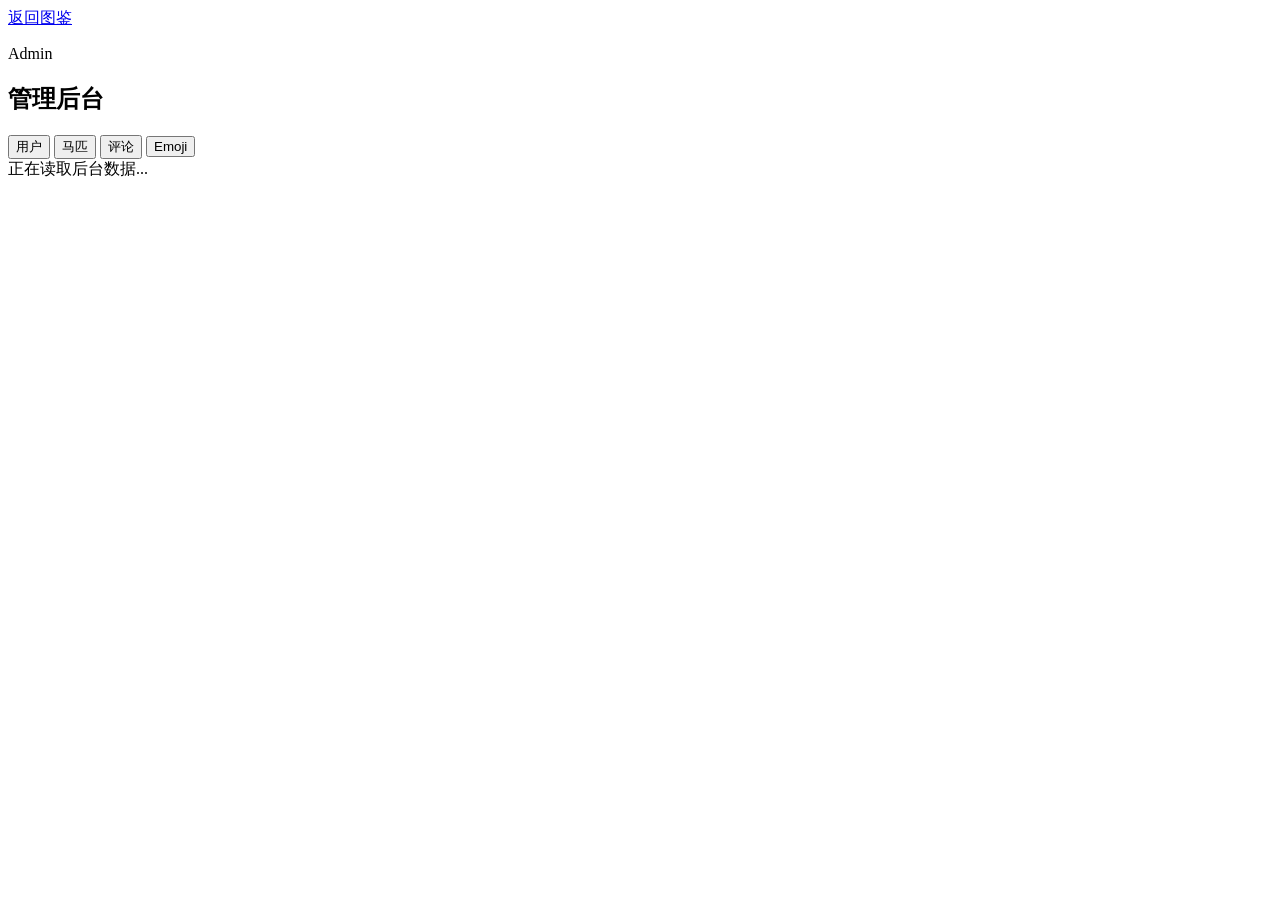
==== admin.html @ 35af790b "Add files via upload" ====
<!DOCTYPE html>
<html lang="zh-CN">
<head>
  <meta charset="UTF-8">
  <meta name="viewport" content="width=device-width, initial-scale=1.0">
  <title>Horsey Web - 管理后台</title>
  <link rel="stylesheet" href="css/reset.css">
  <link rel="stylesheet" href="css/variables.css">
  <link rel="stylesheet" href="css/base.css">
  <link rel="stylesheet" href="css/components.css">
  <link rel="stylesheet" href="css/admin.css">
</head>
<body>
  <div class="site-shell admin-shell">
    <header class="site-header">
      <a class="button button-secondary" href="index.html">返回图鉴</a>
      <div class="header-actions" id="header-actions"></div>
    </header>

    <main class="page">
      <section class="admin-head">
        <p class="section-kicker">Admin</p>
        <h1 class="section-title">管理后台</h1>
      </section>

      <nav class="admin-tabs" aria-label="后台栏目">
        <button class="admin-tab active" data-admin-tab="users" type="button">用户</button>
        <button class="admin-tab" data-admin-tab="horses" type="button">马匹</button>
        <button class="admin-tab" data-admin-tab="comments" type="button">评论</button>
        <button class="admin-tab" data-admin-tab="emojis" type="button">Emoji</button>
      </nav>

      <div class="status-box" id="admin-status">正在读取后台数据...</div>
      <section class="admin-table-wrap" id="admin-content"></section>
    </main>
  </div>

  <script src="js/config.js"></script>
  <script src="js/storage.js"></script>
  <script src="js/api.js"></script>
  <script src="js/auth.js"></script>
  <script src="js/admin.js"></script>
</body>
</html>
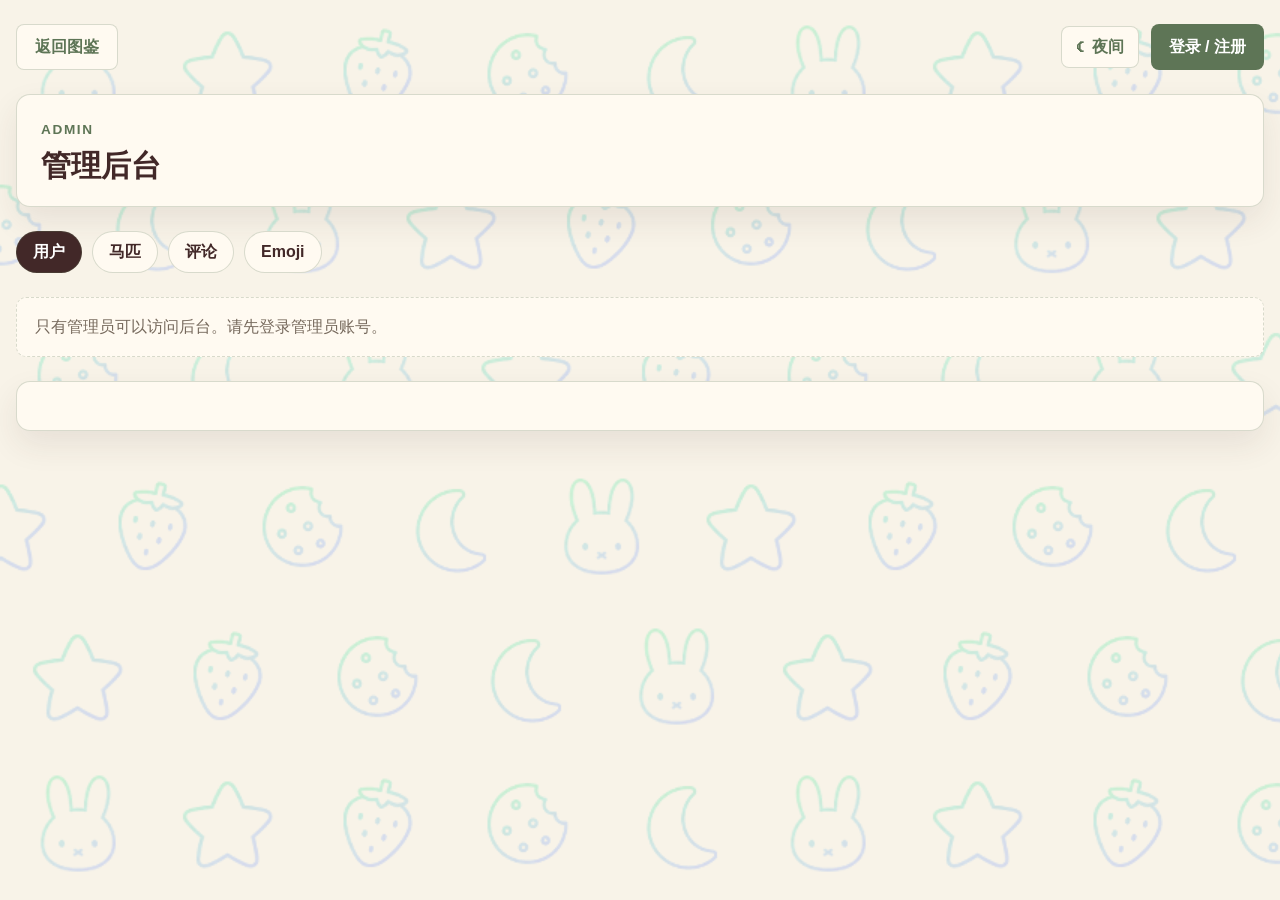
==== commit 0f70a9c1: "Add files via upload" ====
--- a/admin.html
+++ b/admin.html
@@ -3,7 +3,8 @@
 <head>
   <meta charset="UTF-8">
   <meta name="viewport" content="width=device-width, initial-scale=1.0">
-  <title>Horsey Web - 管理后台</title>
+  <title>Horse_Archive - 管理后台</title>
+  <link rel="icon" type="image/png" href="assets/rabbit2.png">
   <link rel="stylesheet" href="css/reset.css">
   <link rel="stylesheet" href="css/variables.css">
   <link rel="stylesheet" href="css/base.css">
@@ -38,6 +39,7 @@
   <script src="js/config.js"></script>
   <script src="js/storage.js"></script>
   <script src="js/api.js"></script>
+  <script src="js/theme.js"></script>
   <script src="js/auth.js"></script>
   <script src="js/admin.js"></script>
 </body>
--- a/css/variables.css
+++ b/css/variables.css
@@ -0,0 +1,75 @@
+:root {
+  --color-sage-50: #f3f7f0;
+  --color-sage-100: #e2eadb;
+  --color-sage-200: #c8d8bd;
+  --color-sage-500: #8fa982;
+  --color-sage-700: #5e7556;
+  --color-sand: #f1e4c8;
+  --color-sand-strong: #edd7ad;
+  --color-olive: #788b69;
+  --color-brown: #422828;
+  --color-teal: #b9cdb1;
+  --color-cream: #f8f3e8;
+  --color-white: #ffffff;
+  --color-text: #352621;
+  --color-panel-text: #352621;
+  --color-muted: #76695c;
+  --color-border: rgba(94, 117, 86, 0.24);
+  --color-panel: #fffaf1;
+  --color-panel-strong: #e2eadb;
+  --tech-dot: rgba(94, 117, 86, 0.24);
+  --tech-line: rgba(94, 117, 86, 0.12);
+  --tech-accent: rgba(143, 169, 130, 0.18);
+  --dna-bg: var(--color-panel);
+  --dna-terminal: rgba(255, 255, 255, 0.42);
+  --dna-text: var(--color-panel-text);
+  --dna-muted: var(--color-muted);
+  --dna-accent: var(--color-sage-700);
+  --dna-accent-soft: rgba(243, 247, 240, 0.34);
+  --dna-border: var(--color-border);
+  --dna-pre-bg: rgba(255, 250, 241, 0.32);
+  --dna-rain-bg: rgba(248, 243, 232, 0.34);
+  --dna-rain: rgba(94, 117, 86, 0.42);
+  --shadow-card: 0 14px 32px rgba(66, 40, 40, 0.09);
+  --shadow-soft: 0 8px 18px rgba(66, 40, 40, 0.07);
+  --radius-lg: 14px;
+  --radius-md: 10px;
+  --radius-sm: 8px;
+  --container-width: 1120px;
+}
+
+:root[data-theme="dark"] {
+  --color-sage-50: #261812;
+  --color-sage-100: #321f17;
+  --color-sage-200: #463027;
+  --color-sage-500: #c79e87;
+  --color-sage-700: #f1cfbb;
+  --color-sand: #4a2c1f;
+  --color-sand-strong: #61382a;
+  --color-olive: #d5aa91;
+  --color-brown: #f3cfb7;
+  --color-teal: #d9a89d;
+  --color-cream: #160d09;
+  --color-white: #241611;
+  --color-text: #f0d9c9;
+  --color-panel-text: #f5ddcf;
+  --color-muted: #c9a895;
+  --color-border: rgba(243, 207, 183, 0.22);
+  --color-panel: #21130e;
+  --color-panel-strong: #352117;
+  --tech-dot: rgba(243, 207, 183, 0.26);
+  --tech-line: rgba(243, 207, 183, 0.12);
+  --tech-accent: rgba(217, 168, 157, 0.2);
+  --dna-bg: var(--color-panel);
+  --dna-terminal: rgba(36, 22, 17, 0.38);
+  --dna-text: var(--color-panel-text);
+  --dna-muted: var(--color-muted);
+  --dna-accent: var(--color-brown);
+  --dna-accent-soft: rgba(53, 33, 23, 0.34);
+  --dna-border: var(--color-border);
+  --dna-pre-bg: rgba(22, 13, 9, 0.3);
+  --dna-rain-bg: rgba(22, 13, 9, 0.34);
+  --dna-rain: rgba(243, 207, 183, 0.38);
+  --shadow-card: 0 18px 42px rgba(0, 0, 0, 0.42);
+  --shadow-soft: 0 10px 24px rgba(0, 0, 0, 0.3);
+}
--- a/css/base.css
+++ b/css/base.css
@@ -0,0 +1,239 @@
+body {
+  min-height: 100vh;
+  background: var(--color-cream);
+  color: var(--color-text);
+  font-family: "Segoe UI", "PingFang SC", "Microsoft YaHei", sans-serif;
+  line-height: 1.6;
+  transition: background-color 0.2s ease, color 0.2s ease;
+}
+
+body::before,
+body::after {
+  position: fixed;
+  inset: 0;
+  z-index: -2;
+  pointer-events: none;
+  content: "";
+}
+
+body::before {
+  opacity: 0.18;
+  background-image: url("../assets/icon.png");
+  background-position: 0 0;
+  background-size: 750px 750px;
+  background-repeat: repeat;
+  animation: tech-symbol-drift 72s linear infinite;
+}
+
+body::after {
+  z-index: -3;
+  opacity: 0;
+  background-image: none;
+  background-position: 0 0;
+  background-size: 230px 230px;
+  background-repeat: repeat;
+  animation: tech-underlay-drift 28s linear infinite;
+}
+
+:root[data-theme="dark"] body::before {
+  opacity: 0.18;
+  background-image: url("../assets/icon-night2.png");
+}
+
+:root[data-theme="dark"] body::after {
+  opacity: 0;
+  background-image: none;
+  animation: none;
+}
+
+.site-shell {
+  position: relative;
+  z-index: 0;
+  width: min(calc(100% - 32px), var(--container-width));
+  margin: 0 auto;
+  padding: 24px 0 48px;
+}
+
+.site-header {
+  display: flex;
+  align-items: center;
+  justify-content: space-between;
+  gap: 16px;
+  margin-bottom: 24px;
+}
+
+.site-eyebrow,
+.section-kicker,
+.hero-kicker {
+  color: var(--color-sage-700);
+  font-size: 0.85rem;
+  font-weight: 700;
+  letter-spacing: 0.12em;
+  text-transform: uppercase;
+}
+
+.site-title,
+.section-title,
+.page h1,
+.page h2 {
+  color: var(--color-brown);
+  line-height: 1.1;
+}
+
+.site-title {
+  font-size: clamp(2rem, 3vw, 3rem);
+}
+
+.page {
+  display: grid;
+  gap: 24px;
+}
+
+.hero-panel,
+.horse-detail-card,
+.comment-panel,
+.auth-card {
+  background: var(--color-panel);
+  color: var(--color-panel-text);
+  border: 1px solid var(--color-border);
+  border-radius: var(--radius-lg);
+  box-shadow: var(--shadow-card);
+}
+
+.hero-panel {
+  display: flex;
+  align-items: center;
+  justify-content: space-between;
+  gap: 24px;
+  padding: 28px;
+  background: var(--color-panel);
+  border-color: var(--color-border);
+  border-left: 8px solid var(--color-sage-500);
+}
+
+.hero-panel h2 {
+  margin-top: 8px;
+  font-size: clamp(2rem, 4vw, 3.2rem);
+}
+
+.hero-text {
+  max-width: 700px;
+  margin-top: 14px;
+  color: var(--color-muted);
+}
+
+.section-header {
+  display: flex;
+  align-items: end;
+  justify-content: space-between;
+  gap: 16px;
+}
+
+.section-title {
+  margin-top: 8px;
+  font-size: 1.9rem;
+}
+
+.section-meta {
+  color: var(--color-muted);
+}
+
+.status-box {
+  padding: 16px 18px;
+  border: 1px dashed var(--color-border);
+  border-radius: var(--radius-md);
+  background: var(--color-panel);
+  color: var(--color-muted);
+}
+
+.hidden {
+  display: none !important;
+}
+
+.field-label {
+  display: block;
+  margin-bottom: 8px;
+  color: var(--color-brown);
+  font-weight: 600;
+}
+
+input,
+textarea {
+  width: 100%;
+  padding: 14px 16px;
+  border: 1px solid var(--color-border);
+  border-radius: var(--radius-sm);
+  background: var(--color-white);
+  color: var(--color-panel-text);
+}
+
+:root[data-theme="dark"] .hero-panel,
+:root[data-theme="dark"] .horse-detail-card,
+:root[data-theme="dark"] .comment-panel,
+:root[data-theme="dark"] .auth-card,
+:root[data-theme="dark"] .upload-page-panel,
+:root[data-theme="dark"] .profile-panel,
+:root[data-theme="dark"] .admin-panel {
+  background: var(--color-panel);
+  border-color: var(--color-border);
+}
+
+:root[data-theme="dark"] input,
+:root[data-theme="dark"] textarea,
+:root[data-theme="dark"] select {
+  background: var(--color-white);
+  color: var(--color-panel-text);
+  border-color: var(--color-border);
+}
+
+:root[data-theme="dark"] input::placeholder,
+:root[data-theme="dark"] textarea::placeholder {
+  color: var(--color-muted);
+}
+
+input:focus,
+textarea:focus {
+  outline: 2px solid rgba(140, 179, 173, 0.5);
+  border-color: var(--color-teal);
+}
+
+@media (max-width: 768px) {
+  .site-shell {
+    width: min(calc(100% - 24px), var(--container-width));
+    padding-top: 16px;
+  }
+
+  .site-header,
+  .hero-panel,
+  .section-header {
+    align-items: start;
+    flex-direction: column;
+  }
+}
+
+@keyframes tech-symbol-drift {
+  from {
+    background-position: 0 0;
+  }
+
+  to {
+    background-position: 750px 750px;
+  }
+}
+
+@keyframes tech-underlay-drift {
+  from {
+    background-position: 0 0;
+  }
+
+  to {
+    background-position: 760px 570px;
+  }
+}
+
+@media (prefers-reduced-motion: reduce) {
+  body::before,
+  body::after {
+    animation: none;
+  }
+}
--- a/css/components.css
+++ b/css/components.css
@@ -0,0 +1,331 @@
+.button {
+  display: inline-flex;
+  align-items: center;
+  justify-content: center;
+  min-height: 46px;
+  padding: 0 18px;
+  border: 0;
+  border-radius: var(--radius-sm);
+  background: var(--color-sage-700);
+  color: var(--color-white);
+  cursor: pointer;
+  font-weight: 700;
+  transition: transform 0.2s ease, opacity 0.2s ease;
+}
+
+.button:hover {
+  transform: translateY(-1px);
+  opacity: 0.95;
+}
+
+.button-secondary {
+  background: var(--color-panel);
+  color: var(--color-sage-700);
+  border: 1px solid var(--color-border);
+}
+
+.theme-toggle {
+  gap: 8px;
+  min-height: 42px;
+  padding: 0 14px;
+}
+
+.theme-toggle-icon {
+  font-size: 1rem;
+  line-height: 1;
+}
+
+.header-actions {
+  display: flex;
+  align-items: center;
+  gap: 12px;
+  flex-wrap: wrap;
+}
+
+.user-chip {
+  display: inline-flex;
+  align-items: center;
+  gap: 8px;
+  padding: 10px 14px;
+  border-radius: var(--radius-sm);
+  background: var(--color-panel);
+  border: 1px solid var(--color-border);
+  color: var(--color-brown);
+}
+
+.user-avatar {
+  width: 28px;
+  height: 28px;
+  border-radius: 50%;
+  object-fit: cover;
+  flex: 0 0 auto;
+}
+
+.user-avatar-empty {
+  display: inline-flex;
+  align-items: center;
+  justify-content: center;
+  background: var(--color-sage-500);
+  color: var(--color-white);
+  font-size: 0.85rem;
+  font-weight: 800;
+}
+
+.horse-grid {
+  display: grid;
+  grid-template-columns: repeat(auto-fit, minmax(220px, 1fr));
+  gap: 20px;
+}
+
+.horse-card {
+  display: block;
+  overflow: hidden;
+  border-radius: var(--radius-lg);
+  background: var(--color-panel);
+  color: var(--color-panel-text);
+  border: 1px solid var(--color-border);
+  box-shadow: var(--shadow-soft);
+  transition: transform 0.22s ease, box-shadow 0.22s ease;
+}
+
+.horse-card:hover {
+  transform: translateY(-4px);
+  box-shadow: var(--shadow-card);
+}
+
+.horse-card-image {
+  aspect-ratio: 4 / 3;
+  background: var(--color-sage-200);
+  border-bottom: 3px solid var(--color-border);
+  overflow: hidden;
+}
+
+.horse-card-image img {
+  width: 100%;
+  height: 100%;
+  object-fit: cover;
+}
+
+.horse-card-body {
+  padding: 18px;
+}
+
+.horse-card-id {
+  color: var(--color-sage-700);
+  font-size: 0.85rem;
+  font-weight: 700;
+  letter-spacing: 0.08em;
+  text-transform: uppercase;
+}
+
+.horse-card-name {
+  margin-top: 8px;
+  font-size: 1.2rem;
+  font-weight: 700;
+  color: var(--color-brown);
+}
+
+.horse-card-meta {
+  margin-top: 8px;
+  color: var(--color-muted);
+  font-size: 0.92rem;
+}
+
+.inline-actions {
+  display: flex;
+  align-items: center;
+  gap: 10px;
+  flex-wrap: wrap;
+}
+
+.icon-button {
+  display: inline-flex;
+  align-items: center;
+  justify-content: center;
+  min-width: 38px;
+  min-height: 38px;
+  padding: 0 10px;
+  border: 1px solid var(--color-border);
+  border-radius: var(--radius-sm);
+  background: var(--color-panel);
+  color: var(--color-brown);
+  cursor: pointer;
+  font-weight: 700;
+}
+
+.icon-button.active {
+  background: var(--color-sage-700);
+  color: var(--color-white);
+}
+
+.comment-item {
+  display: grid;
+  grid-template-columns: 42px 1fr;
+  gap: 12px;
+  padding: 18px;
+  border: 1px solid var(--color-border);
+  border-radius: var(--radius-md);
+  background: var(--color-panel);
+}
+
+.comment-item + .comment-item {
+  margin-top: 14px;
+}
+
+.comment-meta {
+  display: flex;
+  align-items: center;
+  justify-content: space-between;
+  gap: 12px;
+  margin-bottom: 10px;
+}
+
+.comment-avatar {
+  width: 42px;
+  height: 42px;
+  border-radius: 50%;
+  object-fit: cover;
+  background: var(--color-sage-200);
+  color: var(--color-brown);
+  display: inline-flex;
+  align-items: center;
+  justify-content: center;
+  font-weight: 800;
+  text-transform: uppercase;
+}
+
+.comment-body {
+  min-width: 0;
+}
+
+.comment-author {
+  font-weight: 700;
+  color: var(--color-brown);
+}
+
+.comment-time {
+  color: var(--color-muted);
+  font-size: 0.92rem;
+}
+
+.comment-content {
+  margin-bottom: 14px;
+  white-space: pre-wrap;
+}
+
+.comment-body .inline-actions {
+  margin-top: 12px;
+}
+
+.comment-reply {
+  margin-left: 40px;
+  border-left: 3px solid var(--color-sage-200);
+}
+
+.emoji-field-wrap {
+  position: relative;
+}
+
+.emoji-field-wrap input,
+.emoji-field-wrap textarea {
+  padding-right: 58px;
+}
+
+.emoji-picker-anchor {
+  position: absolute;
+  top: 8px;
+  right: 10px;
+  z-index: 30;
+  display: flex;
+  justify-content: flex-end;
+}
+
+.emoji-trigger {
+  display: inline-flex;
+  align-items: center;
+  justify-content: center;
+  gap: 8px;
+  width: 38px;
+  height: 38px;
+  min-height: 38px;
+  padding: 0;
+  border: 1px solid var(--color-border);
+  border-radius: 999px;
+  background: var(--color-panel);
+  color: var(--color-brown);
+  cursor: pointer;
+  font-size: 1.32rem;
+  line-height: 1;
+  box-shadow: 0 3px 10px rgba(68, 52, 42, 0.1);
+  transition: transform 0.18s ease, border-color 0.18s ease, box-shadow 0.18s ease;
+}
+
+.emoji-trigger:hover {
+  transform: translateY(-1px);
+  border-color: var(--color-sage-500);
+  box-shadow: 0 6px 16px rgba(68, 52, 42, 0.14);
+}
+
+.emoji-popover {
+  position: absolute;
+  right: 0;
+  top: calc(100% + 8px);
+  z-index: 20;
+  display: grid;
+  grid-template-columns: repeat(6, 38px);
+  gap: 8px;
+  width: min(320px, calc(100vw - 40px));
+  box-sizing: border-box;
+  max-height: 280px;
+  overflow-y: auto;
+  overflow-x: hidden;
+  padding: 12px 20px 12px 12px;
+  scrollbar-gutter: stable;
+  border: 1px solid var(--color-border);
+  border-radius: var(--radius-md);
+  background: var(--color-panel);
+  box-shadow: var(--shadow-card);
+}
+
+.emoji-button {
+  width: 38px;
+  height: 38px;
+  padding: 0;
+  border: 1px solid var(--color-border);
+  border-radius: var(--radius-sm);
+  background: var(--color-panel);
+  cursor: pointer;
+  font-size: 1.15rem;
+}
+
+.emoji-button img {
+  width: 22px;
+  height: 22px;
+  object-fit: contain;
+}
+
+.emoji-category {
+  grid-column: 1 / -1;
+  margin-top: 4px;
+  color: var(--color-muted);
+  font-size: 0.82rem;
+  font-weight: 800;
+  padding-top: 4px;
+}
+
+.emoji-category:first-child {
+  margin-top: 0;
+}
+
+.emoji-empty {
+  grid-column: 1 / -1;
+  color: var(--color-muted);
+  font-size: 0.92rem;
+}
+
+@media (max-width: 520px) {
+  .emoji-popover {
+    grid-template-columns: repeat(5, 38px);
+    width: min(276px, calc(100vw - 32px));
+  }
+}
--- a/css/admin.css
+++ b/css/admin.css
@@ -0,0 +1,89 @@
+.admin-shell {
+  width: min(calc(100% - 32px), 1320px);
+}
+
+.admin-head,
+.admin-table-wrap {
+  padding: 24px;
+  background: var(--color-panel);
+  border: 1px solid var(--color-border);
+  border-radius: var(--radius-lg);
+  box-shadow: var(--shadow-card);
+}
+
+.admin-tabs {
+  display: flex;
+  gap: 10px;
+  flex-wrap: wrap;
+}
+
+.admin-tab {
+  min-height: 42px;
+  padding: 0 16px;
+  border: 1px solid var(--color-border);
+  border-radius: 999px;
+  background: var(--color-panel);
+  color: var(--color-brown);
+  cursor: pointer;
+  font-weight: 700;
+}
+
+.admin-tab.active {
+  background: var(--color-brown);
+  color: var(--color-white);
+}
+
+.admin-table-wrap {
+  overflow-x: auto;
+}
+
+.admin-table {
+  width: 100%;
+  min-width: 860px;
+  border-collapse: collapse;
+}
+
+.admin-table th,
+.admin-table td {
+  padding: 12px;
+  border-bottom: 1px solid var(--color-border);
+  text-align: left;
+  vertical-align: top;
+}
+
+.admin-table th {
+  color: var(--color-brown);
+  font-size: 0.9rem;
+}
+
+.admin-table input,
+.admin-table select {
+  min-width: 120px;
+  padding: 8px 10px;
+}
+
+.admin-text-cell {
+  max-width: 360px;
+  white-space: pre-wrap;
+  word-break: break-word;
+}
+
+.admin-mini-image {
+  width: 54px;
+  height: 54px;
+  border-radius: 8px;
+  object-fit: cover;
+}
+
+.admin-form {
+  display: grid;
+  grid-template-columns: repeat(6, minmax(120px, 1fr));
+  gap: 10px;
+  margin-bottom: 18px;
+}
+
+@media (max-width: 900px) {
+  .admin-form {
+    grid-template-columns: 1fr;
+  }
+}
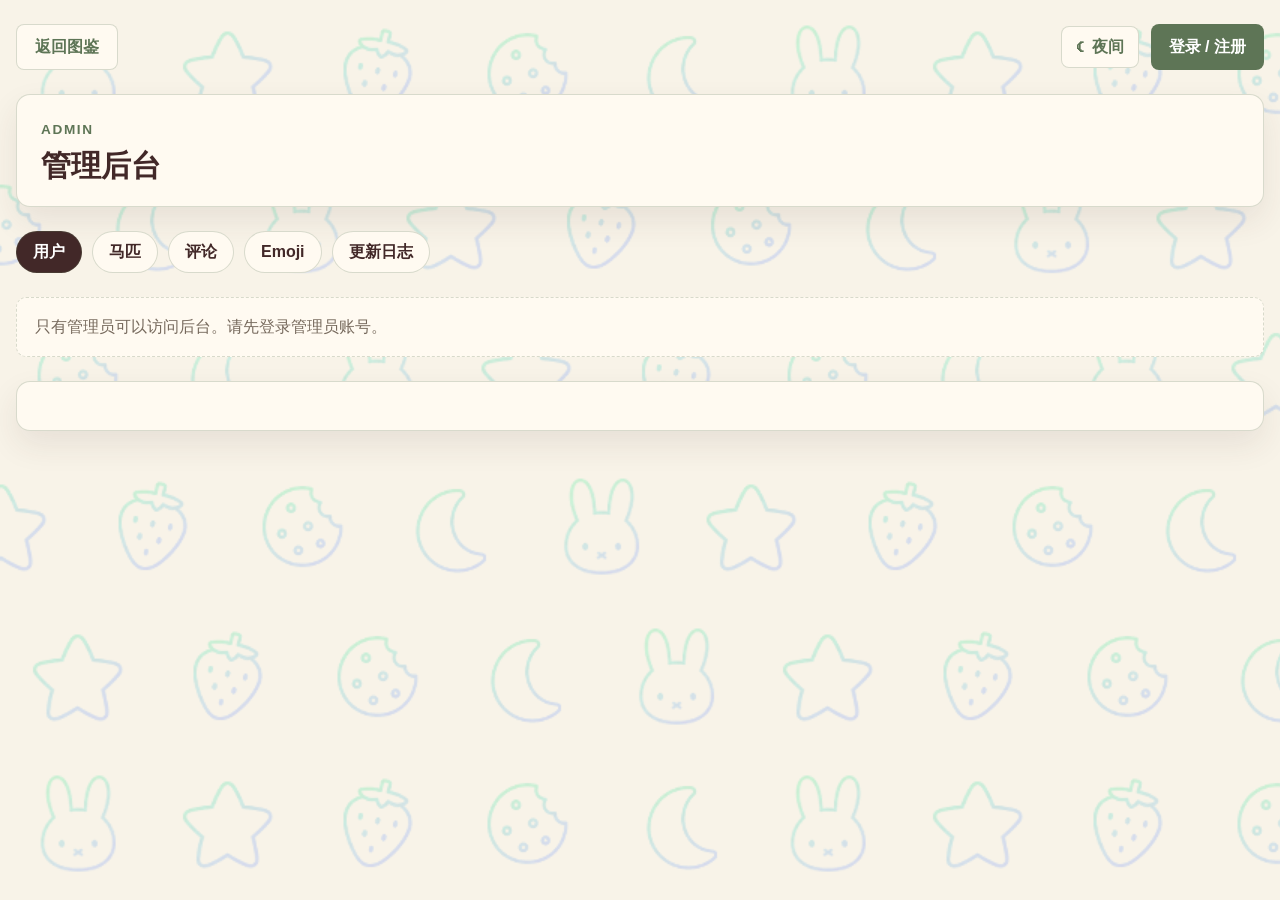
==== commit e0910e31: "Add files via upload" ====
--- a/admin.html
+++ b/admin.html
@@ -29,6 +29,7 @@
         <button class="admin-tab" data-admin-tab="horses" type="button">马匹</button>
         <button class="admin-tab" data-admin-tab="comments" type="button">评论</button>
         <button class="admin-tab" data-admin-tab="emojis" type="button">Emoji</button>
+        <button class="admin-tab" data-admin-tab="updates" type="button">更新日志</button>
       </nav>
 
       <div class="status-box" id="admin-status">正在读取后台数据...</div>
--- a/css/components.css
+++ b/css/components.css
@@ -51,6 +51,16 @@
   background: var(--color-panel);
   border: 1px solid var(--color-border);
   color: var(--color-brown);
+}
+
+.user-chip-link {
+  cursor: pointer;
+  transition: transform 0.2s ease, border-color 0.2s ease;
+}
+
+.user-chip-link:hover {
+  transform: translateY(-1px);
+  border-color: var(--color-sage-500);
 }
 
 .user-avatar {
--- a/css/admin.css
+++ b/css/admin.css
@@ -82,6 +82,14 @@
   margin-bottom: 18px;
 }
 
+.admin-update-form {
+  grid-template-columns: minmax(160px, 1fr) minmax(120px, 0.5fr) minmax(120px, 0.5fr) auto;
+}
+
+.admin-update-form textarea {
+  grid-column: 1 / -1;
+}
+
 @media (max-width: 900px) {
   .admin-form {
     grid-template-columns: 1fr;
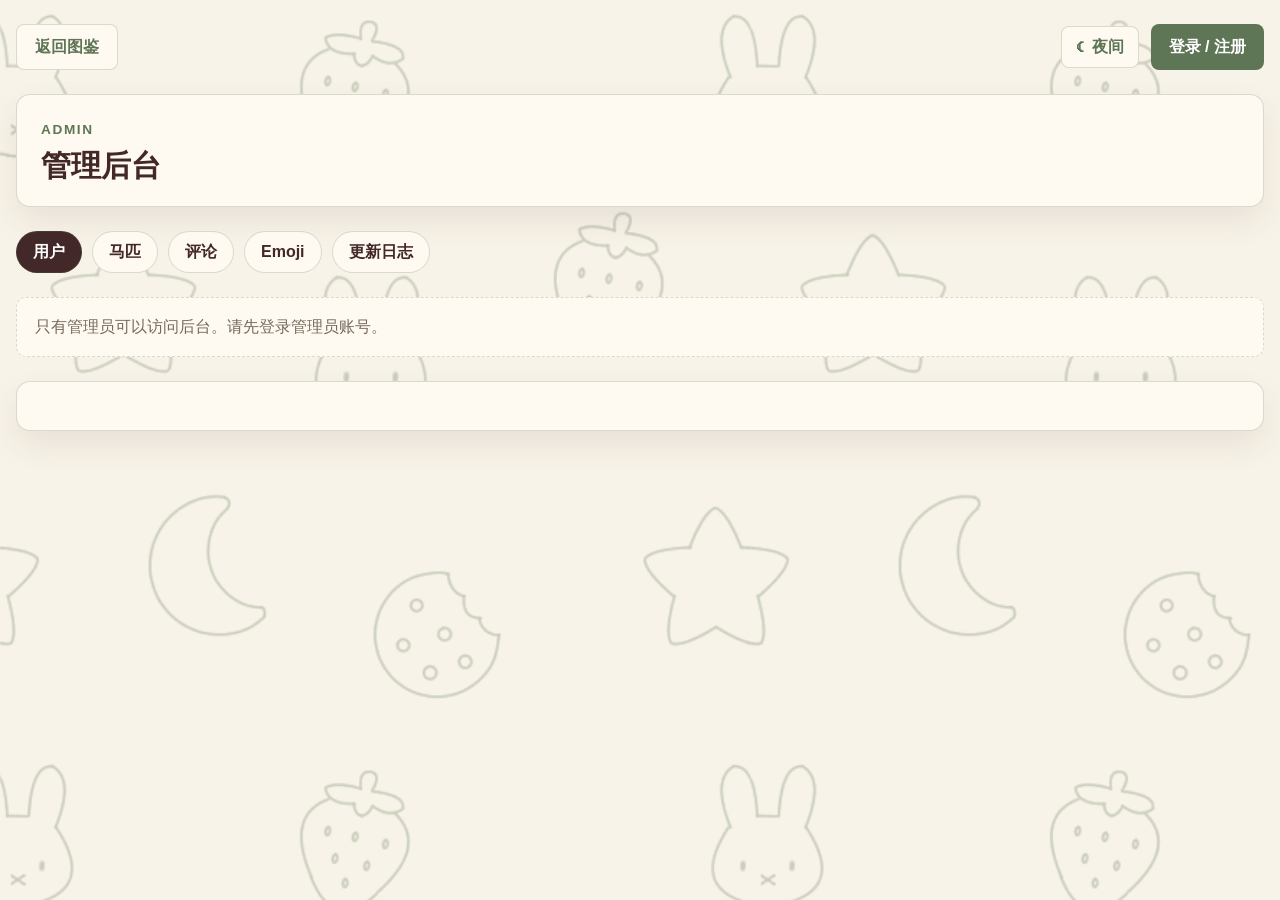
==== commit c552ca1e: "Add files via upload" ====
--- a/admin.html
+++ b/admin.html
@@ -4,7 +4,7 @@
   <meta charset="UTF-8">
   <meta name="viewport" content="width=device-width, initial-scale=1.0">
   <title>Horse_Archive - 管理后台</title>
-  <link rel="icon" type="image/png" href="assets/rabbit2.png">
+  <link rel="icon" type="image/png" href="assets/rabbit.png">
   <link rel="stylesheet" href="css/reset.css">
   <link rel="stylesheet" href="css/variables.css">
   <link rel="stylesheet" href="css/base.css">
--- a/css/base.css
+++ b/css/base.css
@@ -17,12 +17,12 @@
 }
 
 body::before {
-  opacity: 0.18;
-  background-image: url("../assets/icon.png");
+  opacity: 0.3;
+  background-image: url("../assets/day-green.png");
   background-position: 0 0;
   background-size: 750px 750px;
   background-repeat: repeat;
-  animation: tech-symbol-drift 72s linear infinite;
+  animation: tech-symbol-drift 120s linear infinite;
 }
 
 body::after {
@@ -32,12 +32,12 @@
   background-position: 0 0;
   background-size: 230px 230px;
   background-repeat: repeat;
-  animation: tech-underlay-drift 28s linear infinite;
+  animation: tech-underlay-drift 48s linear infinite;
 }
 
 :root[data-theme="dark"] body::before {
-  opacity: 0.18;
-  background-image: url("../assets/icon-night2.png");
+  opacity: 0.3;
+  background-image: url("../assets/night-pink.png");
 }
 
 :root[data-theme="dark"] body::after {
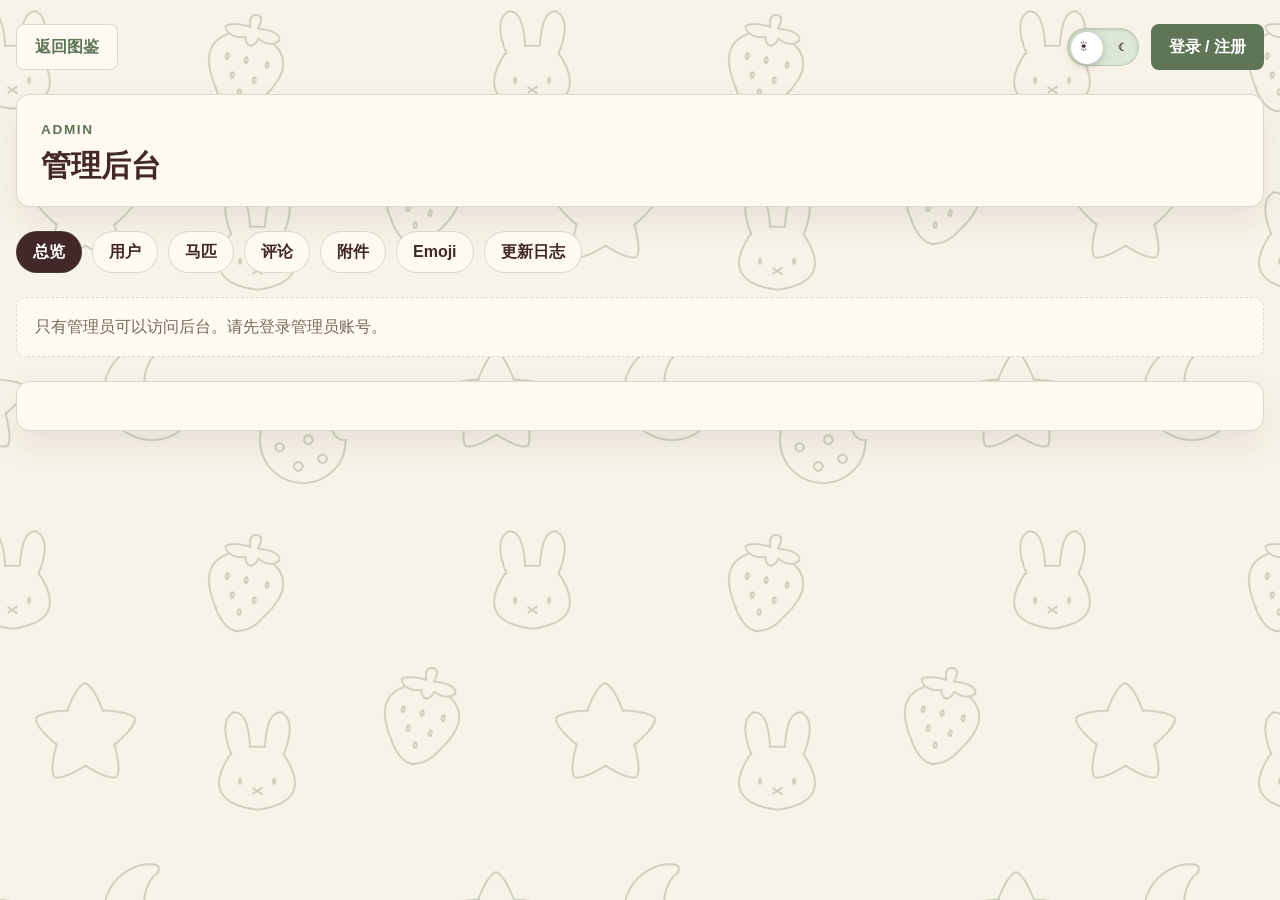
==== commit cfaaeac3: "Add files via upload" ====
--- a/admin.html
+++ b/admin.html
@@ -25,9 +25,11 @@
       </section>
 
       <nav class="admin-tabs" aria-label="后台栏目">
-        <button class="admin-tab active" data-admin-tab="users" type="button">用户</button>
+        <button class="admin-tab active" data-admin-tab="overview" type="button">总览</button>
+        <button class="admin-tab" data-admin-tab="users" type="button">用户</button>
         <button class="admin-tab" data-admin-tab="horses" type="button">马匹</button>
         <button class="admin-tab" data-admin-tab="comments" type="button">评论</button>
+        <button class="admin-tab" data-admin-tab="media" type="button">附件</button>
         <button class="admin-tab" data-admin-tab="emojis" type="button">Emoji</button>
         <button class="admin-tab" data-admin-tab="updates" type="button">更新日志</button>
       </nav>
--- a/css/base.css
+++ b/css/base.css
@@ -20,7 +20,7 @@
   opacity: 0.3;
   background-image: url("../assets/day-green.png");
   background-position: 0 0;
-  background-size: 750px 750px;
+  background-size: 520px 520px;
   background-repeat: repeat;
   animation: tech-symbol-drift 120s linear infinite;
 }
@@ -217,7 +217,7 @@
   }
 
   to {
-    background-position: 750px 750px;
+    background-position: 520px 520px;
   }
 }
 
--- a/css/components.css
+++ b/css/components.css
@@ -25,14 +25,62 @@
 }
 
 .theme-toggle {
-  gap: 8px;
-  min-height: 42px;
-  padding: 0 14px;
+  width: 72px;
+  height: 38px;
+  padding: 0;
+  border: 0;
+  background: transparent;
+  cursor: pointer;
+}
+
+.theme-toggle-track {
+  position: relative;
+  display: block;
+  width: 72px;
+  height: 38px;
+  border: 1px solid var(--color-border);
+  border-radius: 999px;
+  background: #dce8d5;
+  box-shadow: inset 0 1px 3px rgba(66, 40, 40, 0.16);
+  transition: background-color 0.2s ease, border-color 0.2s ease;
+}
+
+.theme-toggle-knob {
+  position: absolute;
+  top: 3px;
+  left: 3px;
+  width: 32px;
+  height: 32px;
+  border-radius: 50%;
+  background: #fff;
+  box-shadow: 0 2px 8px rgba(66, 40, 40, 0.28);
+  transition: transform 0.22s ease;
 }
 
 .theme-toggle-icon {
-  font-size: 1rem;
+  position: absolute;
+  top: 50%;
+  z-index: 1;
+  color: var(--color-brown);
+  font-size: 0.82rem;
   line-height: 1;
+  transform: translateY(-50%);
+}
+
+.theme-toggle-sun {
+  left: 12px;
+}
+
+.theme-toggle-moon {
+  right: 13px;
+}
+
+.theme-toggle.is-dark .theme-toggle-track {
+  background: #44302a;
+}
+
+.theme-toggle.is-dark .theme-toggle-knob {
+  transform: translateX(34px);
 }
 
 .header-actions {
@@ -139,6 +187,17 @@
   margin-top: 8px;
   color: var(--color-muted);
   font-size: 0.92rem;
+}
+
+.horse-owner-link {
+  color: var(--color-sage-700);
+  font-weight: 700;
+  cursor: pointer;
+}
+
+.horse-owner-link:hover,
+.horse-owner-link:focus {
+  text-decoration: underline;
 }
 
 .inline-actions {
@@ -333,6 +392,28 @@
   font-size: 0.92rem;
 }
 
+.media-picker-control {
+  display: flex;
+  align-items: center;
+  gap: 12px;
+  flex-wrap: wrap;
+}
+
+.media-picker-input {
+  position: absolute;
+  width: 1px;
+  height: 1px;
+  overflow: hidden;
+  clip: rect(0 0 0 0);
+  white-space: nowrap;
+}
+
+.media-picker-status {
+  color: var(--color-muted);
+  font-size: 0.92rem;
+  font-weight: 700;
+}
+
 @media (max-width: 520px) {
   .emoji-popover {
     grid-template-columns: repeat(5, 38px);
--- a/css/admin.css
+++ b/css/admin.css
@@ -37,6 +37,33 @@
   overflow-x: auto;
 }
 
+.admin-stat-grid {
+  display: grid;
+  grid-template-columns: repeat(auto-fit, minmax(160px, 1fr));
+  gap: 12px;
+}
+
+.admin-stat-card {
+  display: grid;
+  gap: 8px;
+  min-height: 96px;
+  padding: 16px;
+  border: 1px solid var(--color-border);
+  border-radius: var(--radius-sm);
+  background: color-mix(in srgb, var(--color-panel) 82%, var(--color-sage-50));
+}
+
+.admin-stat-card span {
+  color: var(--color-muted);
+  font-size: 0.9rem;
+  font-weight: 700;
+}
+
+.admin-stat-card strong {
+  color: var(--color-brown);
+  font-size: 1.55rem;
+}
+
 .admin-table {
   width: 100%;
   min-width: 860px;
@@ -68,6 +95,11 @@
   word-break: break-word;
 }
 
+.admin-muted {
+  color: var(--color-muted);
+  font-size: 0.86rem;
+}
+
 .admin-mini-image {
   width: 54px;
   height: 54px;
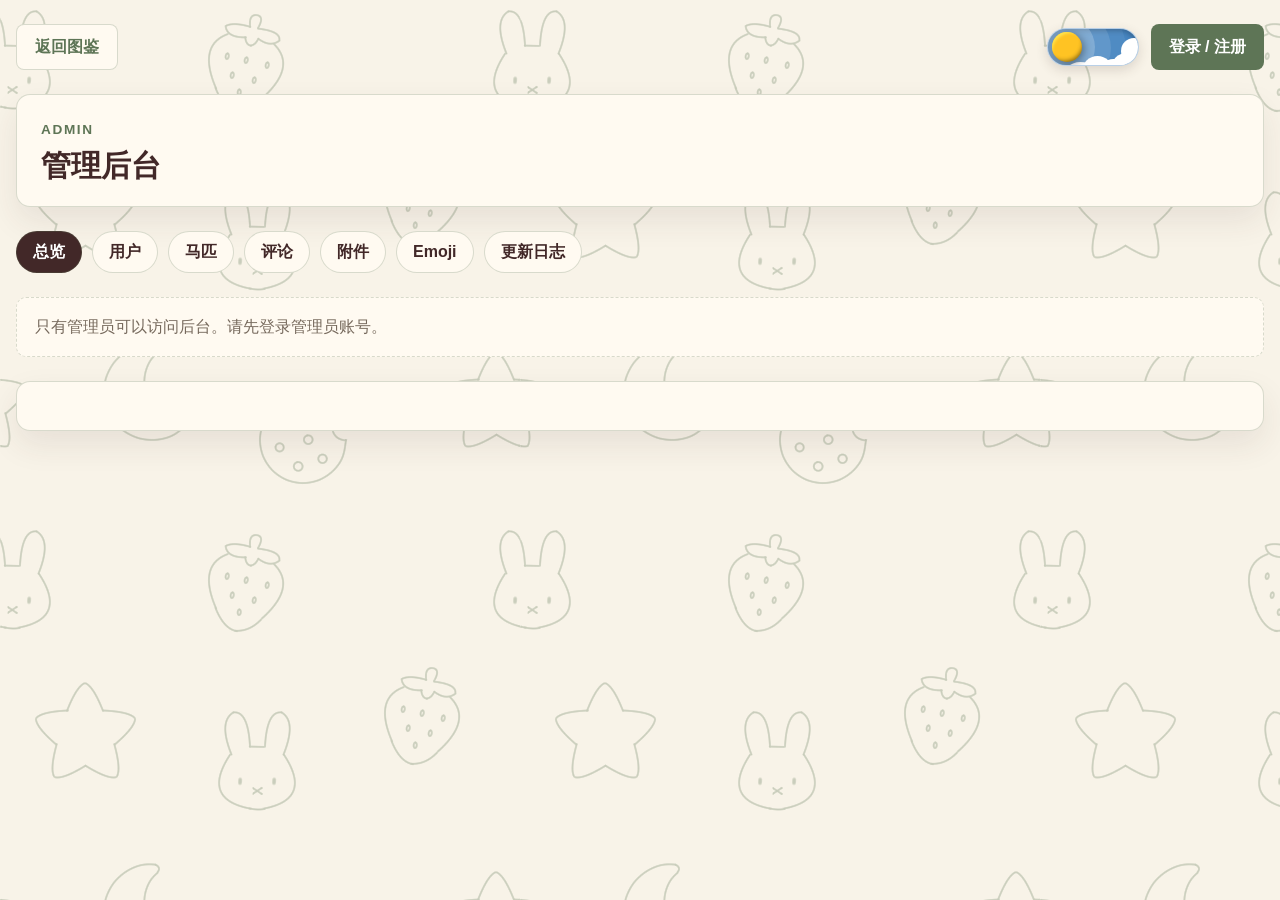
==== commit 87dbb97d: "Add files via upload" ====
--- a/admin.html
+++ b/admin.html
@@ -42,6 +42,7 @@
   <script src="js/config.js"></script>
   <script src="js/storage.js"></script>
   <script src="js/api.js"></script>
+  <script src="js/theme-button.js"></script>
   <script src="js/theme.js"></script>
   <script src="js/auth.js"></script>
   <script src="js/admin.js"></script>
--- a/css/components.css
+++ b/css/components.css
@@ -24,63 +24,12 @@
   border: 1px solid var(--color-border);
 }
 
-.theme-toggle {
-  width: 72px;
+.theme-toggle-web {
+  position: relative;
+  display: inline-block;
+  width: 92px;
   height: 38px;
-  padding: 0;
-  border: 0;
-  background: transparent;
-  cursor: pointer;
-}
-
-.theme-toggle-track {
-  position: relative;
-  display: block;
-  width: 72px;
-  height: 38px;
-  border: 1px solid var(--color-border);
-  border-radius: 999px;
-  background: #dce8d5;
-  box-shadow: inset 0 1px 3px rgba(66, 40, 40, 0.16);
-  transition: background-color 0.2s ease, border-color 0.2s ease;
-}
-
-.theme-toggle-knob {
-  position: absolute;
-  top: 3px;
-  left: 3px;
-  width: 32px;
-  height: 32px;
-  border-radius: 50%;
-  background: #fff;
-  box-shadow: 0 2px 8px rgba(66, 40, 40, 0.28);
-  transition: transform 0.22s ease;
-}
-
-.theme-toggle-icon {
-  position: absolute;
-  top: 50%;
-  z-index: 1;
-  color: var(--color-brown);
-  font-size: 0.82rem;
-  line-height: 1;
-  transform: translateY(-50%);
-}
-
-.theme-toggle-sun {
-  left: 12px;
-}
-
-.theme-toggle-moon {
-  right: 13px;
-}
-
-.theme-toggle.is-dark .theme-toggle-track {
-  background: #44302a;
-}
-
-.theme-toggle.is-dark .theme-toggle-knob {
-  transform: translateX(34px);
+  flex: 0 0 auto;
 }
 
 .header-actions {
@@ -263,6 +212,12 @@
   text-transform: uppercase;
 }
 
+.comment-avatar-link {
+  width: 42px;
+  height: 42px;
+  color: inherit;
+}
+
 .comment-body {
   min-width: 0;
 }
@@ -270,6 +225,12 @@
 .comment-author {
   font-weight: 700;
   color: var(--color-brown);
+}
+
+.comment-author:hover,
+.comment-author:focus {
+  color: var(--color-sage-700);
+  text-decoration: underline;
 }
 
 .comment-time {
@@ -393,10 +354,8 @@
 }
 
 .media-picker-control {
-  display: flex;
-  align-items: center;
+  display: grid;
   gap: 12px;
-  flex-wrap: wrap;
 }
 
 .media-picker-input {
@@ -414,6 +373,28 @@
   font-weight: 700;
 }
 
+.media-picker-dropzone {
+  display: flex;
+  align-items: center;
+  justify-content: center;
+  min-height: 58px;
+  padding: 0 18px;
+  border: 1px dashed var(--color-border);
+  border-radius: var(--radius-md);
+  background: color-mix(in srgb, var(--color-panel) 78%, var(--color-sage-50));
+  color: var(--color-sage-700);
+  cursor: pointer;
+  font-weight: 800;
+  transition: border-color 0.18s ease, background-color 0.18s ease, transform 0.18s ease;
+}
+
+.media-picker-dropzone:hover,
+.media-picker-dropzone.drag-over {
+  border-color: var(--color-sage-700);
+  background: color-mix(in srgb, var(--color-panel) 60%, var(--color-sage-200));
+  transform: translateY(-1px);
+}
+
 @media (max-width: 520px) {
   .emoji-popover {
     grid-template-columns: repeat(5, 38px);
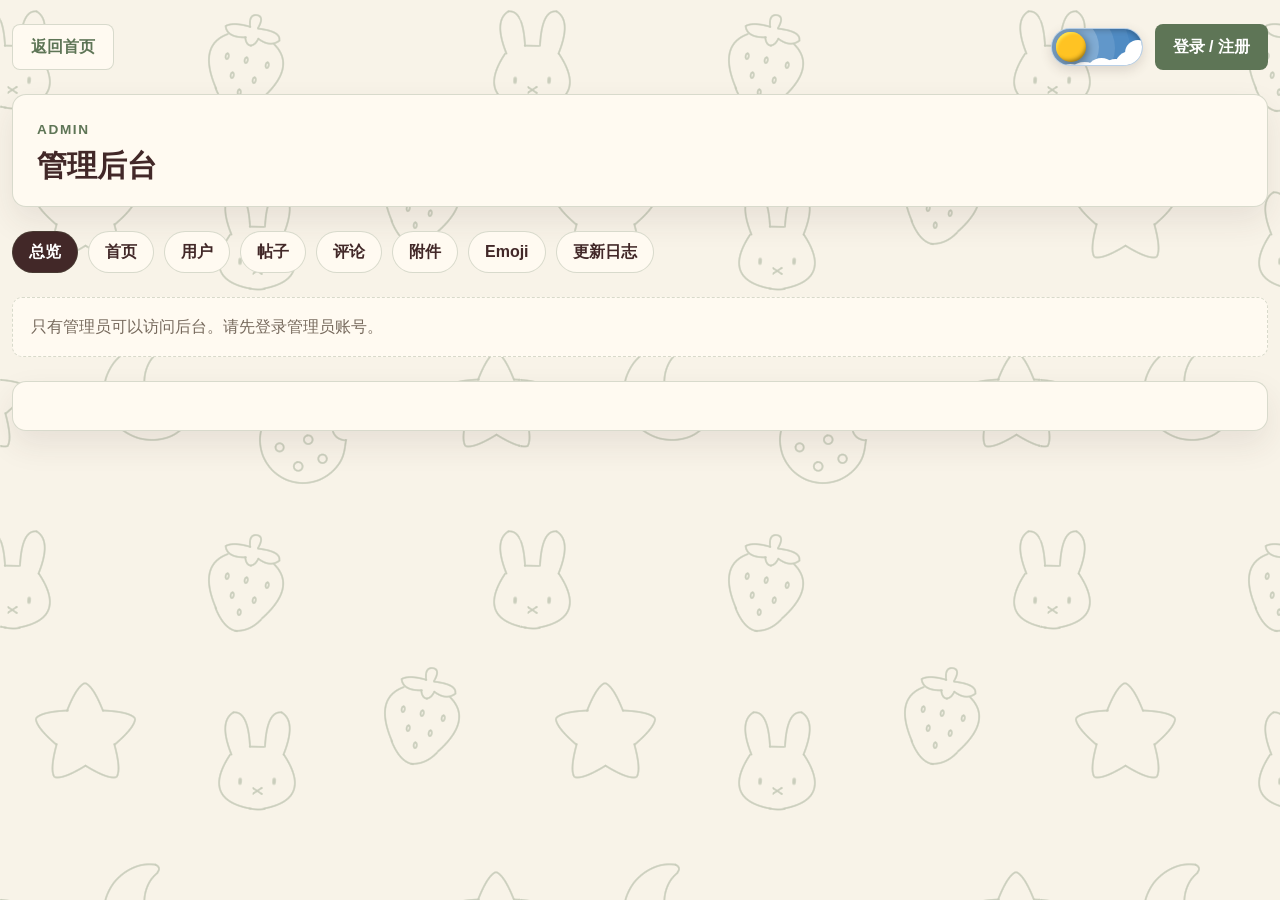
==== commit 90148f4c: "Add files via upload" ====
--- a/admin.html
+++ b/admin.html
@@ -14,7 +14,7 @@
 <body>
   <div class="site-shell admin-shell">
     <header class="site-header">
-      <a class="button button-secondary" href="index.html">返回图鉴</a>
+      <a class="button button-secondary" href="index.html">返回首页</a>
       <div class="header-actions" id="header-actions"></div>
     </header>
 
@@ -26,8 +26,9 @@
 
       <nav class="admin-tabs" aria-label="后台栏目">
         <button class="admin-tab active" data-admin-tab="overview" type="button">总览</button>
+        <button class="admin-tab" data-admin-tab="settings" type="button">首页</button>
         <button class="admin-tab" data-admin-tab="users" type="button">用户</button>
-        <button class="admin-tab" data-admin-tab="horses" type="button">马匹</button>
+        <button class="admin-tab" data-admin-tab="horses" type="button">帖子</button>
         <button class="admin-tab" data-admin-tab="comments" type="button">评论</button>
         <button class="admin-tab" data-admin-tab="media" type="button">附件</button>
         <button class="admin-tab" data-admin-tab="emojis" type="button">Emoji</button>
@@ -45,6 +46,7 @@
   <script src="js/theme-button.js"></script>
   <script src="js/theme.js"></script>
   <script src="js/auth.js"></script>
+  <script src="js/emoji-picker.js"></script>
   <script src="js/admin.js"></script>
 </body>
 </html>
--- a/css/components.css
+++ b/css/components.css
@@ -136,6 +136,20 @@
   margin-top: 8px;
   color: var(--color-muted);
   font-size: 0.92rem;
+}
+
+.horse-card-tag {
+  display: inline-flex;
+  align-items: center;
+  min-height: 26px;
+  margin-top: 10px;
+  padding: 0 10px;
+  border: 1px solid var(--color-border);
+  border-radius: var(--radius-sm);
+  background: color-mix(in srgb, var(--color-panel) 68%, var(--color-sage-50));
+  color: var(--color-sage-700);
+  font-size: 0.84rem;
+  font-weight: 800;
 }
 
 .horse-owner-link {
--- a/css/admin.css
+++ b/css/admin.css
@@ -1,5 +1,5 @@
 .admin-shell {
-  width: min(calc(100% - 32px), 1320px);
+  width: min(calc(100% - 24px), 1500px);
 }
 
 .admin-head,
@@ -66,16 +66,18 @@
 
 .admin-table {
   width: 100%;
-  min-width: 860px;
+  min-width: 760px;
   border-collapse: collapse;
+  table-layout: fixed;
 }
 
 .admin-table th,
 .admin-table td {
-  padding: 12px;
+  padding: 8px;
   border-bottom: 1px solid var(--color-border);
   text-align: left;
   vertical-align: top;
+  word-break: break-word;
 }
 
 .admin-table th {
@@ -85,8 +87,36 @@
 
 .admin-table input,
 .admin-table select {
-  min-width: 120px;
+  width: 100%;
+  min-width: 0;
   padding: 8px 10px;
+}
+
+.admin-table .emoji-field-wrap,
+.admin-form .emoji-field-wrap {
+  min-width: 0;
+}
+
+.admin-table .emoji-field-wrap input,
+.admin-form .emoji-field-wrap input,
+.admin-form .emoji-field-wrap textarea {
+  width: 100%;
+}
+
+.admin-table textarea {
+  width: 100%;
+  min-width: 0;
+  resize: vertical;
+}
+
+.admin-compact-row textarea {
+  max-height: 104px;
+}
+
+.admin-media-cell {
+  display: grid;
+  gap: 8px;
+  min-width: 0;
 }
 
 .admin-text-cell {
@@ -101,8 +131,8 @@
 }
 
 .admin-mini-image {
-  width: 54px;
-  height: 54px;
+  width: 48px;
+  height: 48px;
   border-radius: 8px;
   object-fit: cover;
 }
@@ -122,6 +152,23 @@
   grid-column: 1 / -1;
 }
 
+.admin-settings-form {
+  grid-template-columns: 1fr;
+  max-width: 760px;
+}
+
+.admin-form-field {
+  display: grid;
+  gap: 8px;
+  color: var(--color-brown);
+  font-weight: 800;
+}
+
+.admin-form-field input,
+.admin-form-field textarea {
+  width: 100%;
+}
+
 @media (max-width: 900px) {
   .admin-form {
     grid-template-columns: 1fr;
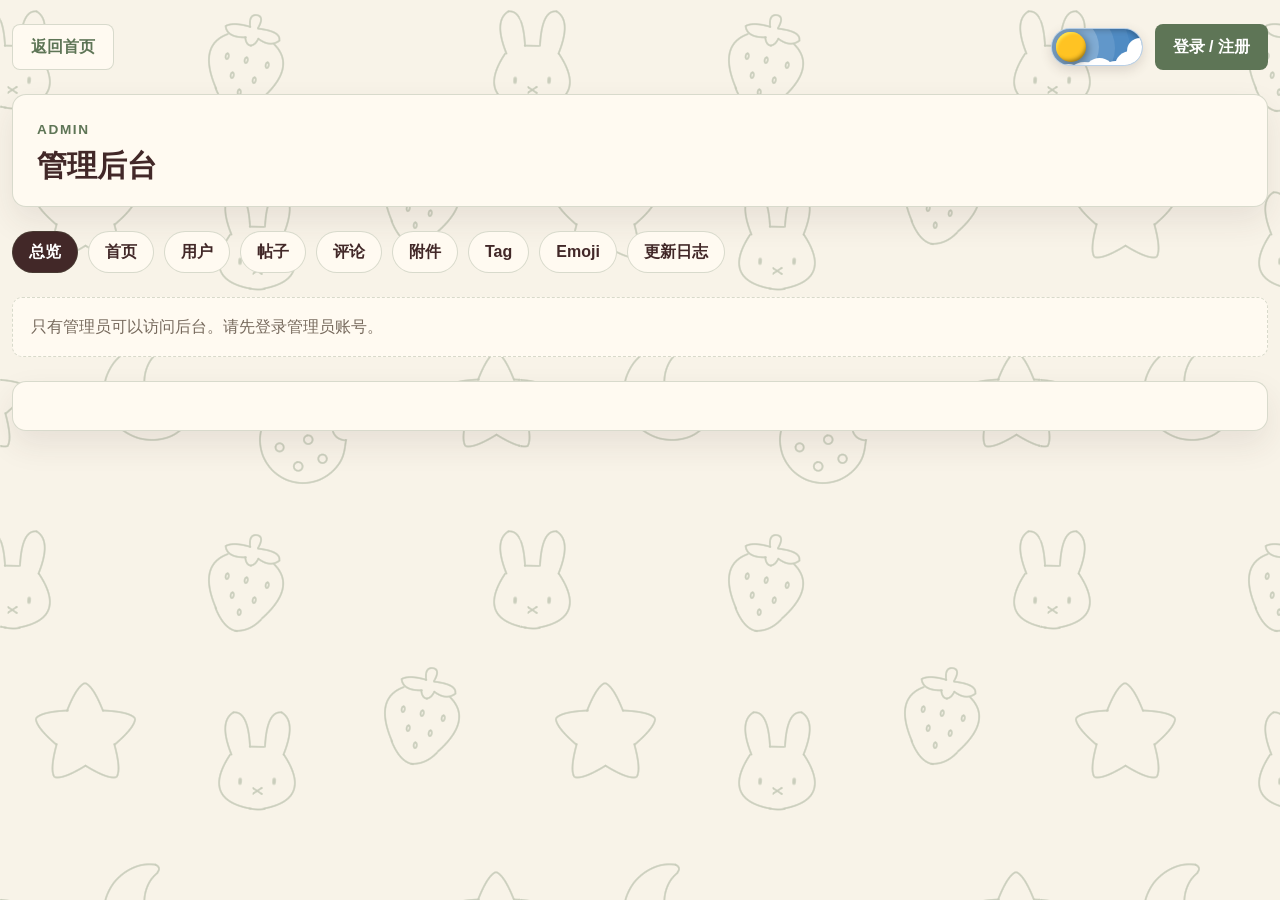
==== commit e6718cef: "Add files via upload" ====
--- a/admin.html
+++ b/admin.html
@@ -31,6 +31,7 @@
         <button class="admin-tab" data-admin-tab="horses" type="button">帖子</button>
         <button class="admin-tab" data-admin-tab="comments" type="button">评论</button>
         <button class="admin-tab" data-admin-tab="media" type="button">附件</button>
+        <button class="admin-tab" data-admin-tab="tags" type="button">Tag</button>
         <button class="admin-tab" data-admin-tab="emojis" type="button">Emoji</button>
         <button class="admin-tab" data-admin-tab="updates" type="button">更新日志</button>
       </nav>
--- a/css/components.css
+++ b/css/components.css
@@ -142,14 +142,20 @@
   display: inline-flex;
   align-items: center;
   min-height: 26px;
+  padding: 0 10px;
+  border: 1px solid var(--color-border);
+  border-radius: var(--radius-sm);
+  background: color-mix(in srgb, var(--color-panel) 68%, var(--color-sage-50));
+  color: var(--color-sage-700);
+  font-size: 0.84rem;
+  font-weight: 800;
+}
+
+.horse-card-tags {
+  display: flex;
+  gap: 6px;
+  flex-wrap: wrap;
   margin-top: 10px;
-  padding: 0 10px;
-  border: 1px solid var(--color-border);
-  border-radius: var(--radius-sm);
-  background: color-mix(in srgb, var(--color-panel) 68%, var(--color-sage-50));
-  color: var(--color-sage-700);
-  font-size: 0.84rem;
-  font-weight: 800;
 }
 
 .horse-owner-link {
@@ -168,6 +174,39 @@
   align-items: center;
   gap: 10px;
   flex-wrap: wrap;
+}
+
+.compact-tabs {
+  display: flex;
+  gap: 8px;
+  flex-wrap: wrap;
+  margin-top: 12px;
+}
+
+.home-section-tab {
+  min-height: 54px;
+  border: 1px solid var(--color-border);
+  border-radius: var(--radius-sm);
+  background: var(--color-panel);
+  color: var(--color-brown);
+  cursor: pointer;
+  font-weight: 800;
+  transition: transform 0.18s ease, border-color 0.18s ease, background 0.18s ease;
+}
+
+.home-section-tab:hover {
+  transform: translateY(-1px);
+  border-color: var(--color-sage-500);
+}
+
+.home-section-tab.active {
+  background: var(--color-sage-700);
+  color: var(--color-white);
+}
+
+.compact-tabs .home-section-tab {
+  min-height: 38px;
+  padding: 0 14px;
 }
 
 .icon-button {
